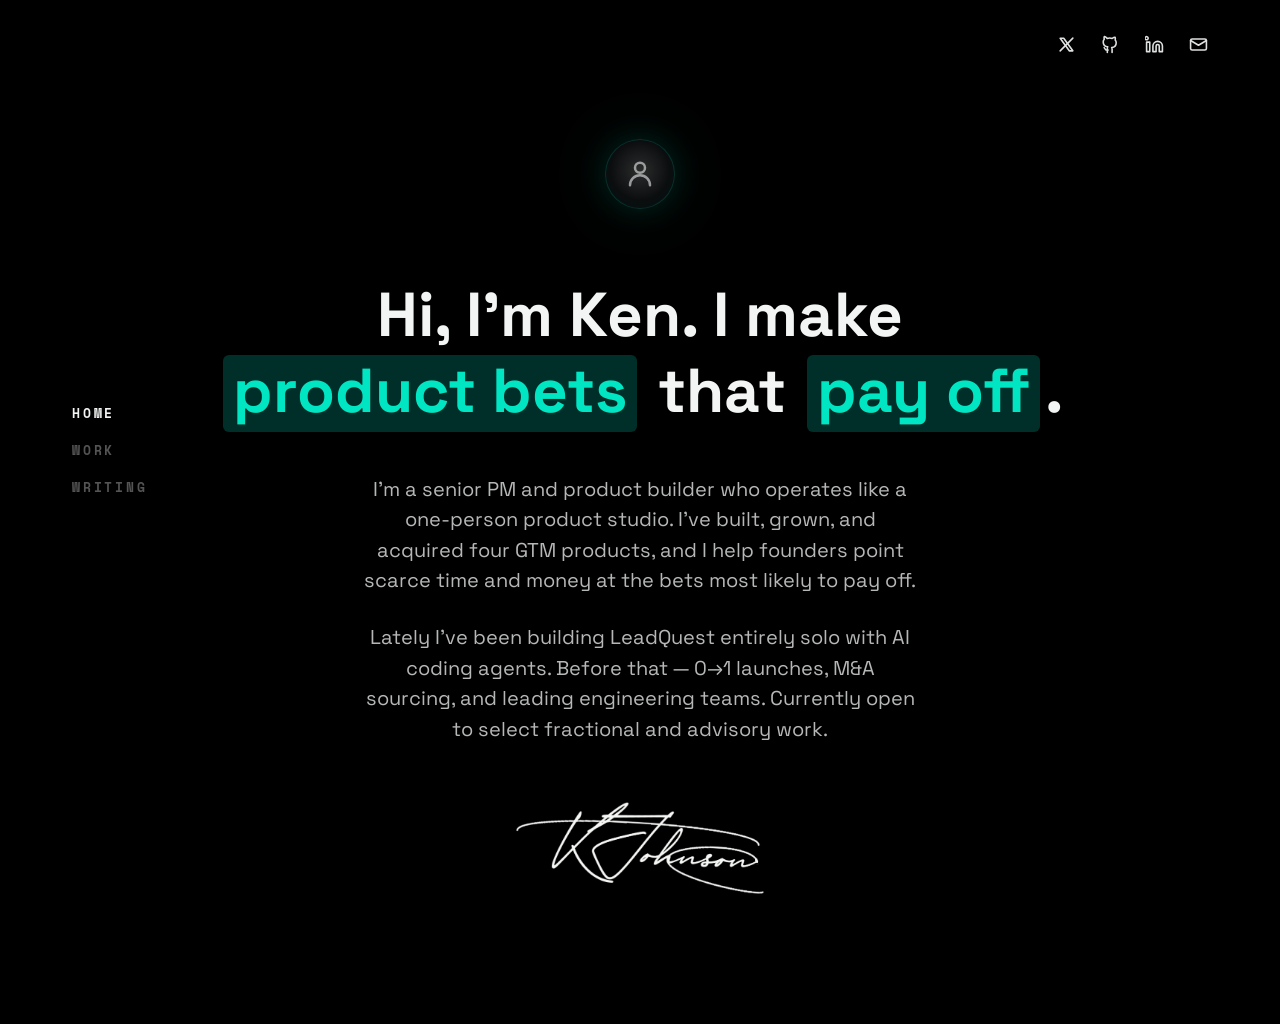
==== index.html @ 99b61cf9 "Initial GitHub Pages portfolio" ====
<!doctype html>
<html lang="en">
  <head>
    <meta charset="utf-8">
    <meta name="viewport" content="width=device-width, initial-scale=1">
    <title>Ken Johnson | Product Bets That Pay Off</title>
    <meta name="description" content="Ken Johnson is a senior PM and product builder focused on product bets that pay off.">
    <link rel="stylesheet" href="styles.css">
  </head>
  <body>
    <div class="site-shell home-shell">
      <nav class="side-nav" aria-label="Primary navigation">
        <a href="index.html" aria-current="page">HOME</a>
        <a href="work.html">WORK</a>
        <a href="writing.html">WRITING</a>
      </nav>

      <nav class="social-nav" aria-label="Social links">
        <a href="https://x.com/" aria-label="X profile">
          <svg viewBox="0 0 24 24" aria-hidden="true"><path d="m4 4 11.5 16h4.5L8.5 4H4Z"></path><path d="M4 20 20 4"></path></svg>
        </a>
        <a href="https://github.com/" aria-label="GitHub profile">
          <svg viewBox="0 0 24 24" aria-hidden="true"><path d="M9 19c-4 1.5-4-2.5-5-3m10 6v-3.9c0-1.1.1-1.6-.5-2.2 2.8-.3 5.7-1.4 5.7-6.1 0-1.4-.5-2.5-1.3-3.4.1-.3.6-1.7-.1-3.4 0 0-1.1-.3-3.6 1.3a12.3 12.3 0 0 0-6.4 0C5.3 1.7 4.2 2 4.2 2c-.7 1.7-.2 3.1-.1 3.4A4.8 4.8 0 0 0 2.8 8.8c0 4.7 2.9 5.8 5.7 6.1-.6.5-.6 1.2-.5 2.2V22"></path></svg>
        </a>
        <a href="https://www.linkedin.com/" aria-label="LinkedIn profile">
          <svg viewBox="0 0 24 24" aria-hidden="true"><path d="M16 8a6 6 0 0 1 6 6v7h-4v-7a2 2 0 0 0-4 0v7h-4v-7a6 6 0 0 1 6-6Z"></path><path d="M2 9h4v12H2z"></path><path d="M4 4a2 2 0 1 0 0 .1"></path></svg>
        </a>
        <a href="mailto:hello@example.com" aria-label="Email Ken">
          <svg viewBox="0 0 24 24" aria-hidden="true"><path d="M4 5h16a2 2 0 0 1 2 2v10a2 2 0 0 1-2 2H4a2 2 0 0 1-2-2V7a2 2 0 0 1 2-2Z"></path><path d="m22 7-10 6L2 7"></path></svg>
        </a>
      </nav>

      <main class="home-main">
        <div class="avatar-mark" aria-hidden="true">
          <svg viewBox="0 0 24 24"><path d="M20 21a8 8 0 0 0-16 0"></path><circle cx="12" cy="7" r="4"></circle></svg>
        </div>

        <h1 class="home-title">
          <span>Hi, I'm Ken. I make</span>
          <span><mark>product bets</mark> that <mark>pay off</mark>.</span>
        </h1>

        <div class="home-copy">
          <p>I'm a senior PM and product builder who operates like a one-person product studio. I've built, grown, and acquired four GTM products, and I help founders point scarce time and money at the bets most likely to pay off.</p>
          <p>Lately I've been building LeadQuest entirely solo with AI coding agents. Before that — 0→1 launches, M&amp;A sourcing, and leading engineering teams. Currently open to select fractional and advisory work.</p>
        </div>

        <img class="signature" src="signature.png" alt="Kenneth Johnson signature">
      </main>
    </div>
  </body>
</html>
---- styles.css ----
@import url('https://fonts.googleapis.com/css2?family=Space+Grotesk:wght@400;500;600;700&family=Space+Mono:wght@400;700&display=swap');

:root {
  --accent: #00a98e;
  --accent-bright: #00e6c3;
  --accent-panel: #002f2a;
  --bg: #000000;
  --card: #0e1113;
  --card-2: #181d1f;
  --card-hairline: #272e30;
  --card-ink: #f2f5f4;
  --card-muted: #828c88;
  --ink: #f2f5f4;
  --ink-secondary: #b6b8b7;
  --ink-tertiary: #666b6a;
  --font-display: 'Space Grotesk', sans-serif;
  --font-mono: 'Space Mono', monospace;
  --page-pad-x: clamp(20px, 5vw, 72px);
  color-scheme: dark;
}

* {
  box-sizing: border-box;
}

html {
  min-height: 100%;
  background: var(--bg);
  scroll-behavior: smooth;
}

body {
  min-height: 100%;
  margin: 0;
  background: var(--bg);
  color: var(--ink);
  font-family: var(--font-display);
  letter-spacing: 0;
}

a {
  color: inherit;
  text-decoration: none;
}

a:focus-visible {
  outline: 2px solid var(--accent-bright);
  outline-offset: 6px;
}

.site-shell {
  position: relative;
  min-height: 100svh;
  overflow-x: hidden;
  background: #000;
}

.side-nav {
  position: fixed;
  left: 72px;
  top: 50%;
  z-index: 20;
  display: grid;
  gap: 20px;
  transform: translateY(-50%);
  font-family: var(--font-mono);
  font-size: 13px;
  font-weight: 700;
  letter-spacing: 2.8px;
  line-height: 1.3;
}

.side-nav a {
  color: rgba(242, 245, 244, 0.34);
  transition: color 180ms ease;
}

.side-nav a[aria-current='page'],
.side-nav a:hover {
  color: var(--ink);
}

.social-nav {
  position: fixed;
  top: 34px;
  right: 72px;
  z-index: 20;
  display: flex;
  gap: 24px;
  align-items: center;
}

.social-nav a {
  display: inline-grid;
  width: 20px;
  height: 20px;
  place-items: center;
  color: var(--ink);
  opacity: 0.92;
  transition: color 180ms ease, opacity 180ms ease;
}

.social-nav a:hover {
  color: var(--accent-bright);
  opacity: 1;
}

.social-nav svg {
  width: 19px;
  height: 19px;
  fill: none;
  stroke: currentColor;
  stroke-linecap: round;
  stroke-linejoin: round;
  stroke-width: 2;
}

.page-center {
  width: min(100%, 1000px);
  margin-inline: auto;
  padding-inline: var(--page-pad-x);
  text-align: center;
}

.mono-label {
  margin: 0;
  color: var(--accent-bright);
  font-family: var(--font-mono);
  font-size: 12px;
  font-weight: 700;
  letter-spacing: 3px;
  text-transform: uppercase;
}

.body-copy {
  margin: 0 auto;
  max-width: 560px;
  color: var(--ink-secondary);
  font-size: 22px;
  font-weight: 400;
  line-height: 1.45;
}

.cta-link {
  display: inline-flex;
  align-items: center;
  justify-content: center;
  color: var(--accent-bright);
  font-size: 18px;
  font-weight: 600;
  line-height: 1.2;
  transition: color 180ms ease;
}

.cta-link:hover {
  color: var(--ink);
}

@media (max-width: 900px) {
  .side-nav {
    position: absolute;
    top: 24px;
    left: 50%;
    grid-auto-flow: column;
    gap: 22px;
    transform: translateX(-50%);
    font-size: 11px;
    letter-spacing: 2.2px;
  }

  .social-nav {
    position: absolute;
    top: auto;
    right: auto;
    bottom: 24px;
    left: 50%;
    transform: translateX(-50%);
  }

  .body-copy {
    max-width: 520px;
    font-size: clamp(17px, 4.2vw, 20px);
  }
}

@media (max-width: 520px) {
  .side-nav {
    width: calc(100% - 32px);
    justify-content: space-between;
    gap: 0;
  }

  .page-center {
    padding-inline: 18px;
  }
}

.home-shell {
  min-height: 1024px;
}

.home-main {
  display: flex;
  min-height: 1024px;
  flex-direction: column;
  align-items: center;
  padding: 139px var(--page-pad-x) 118px;
  text-align: center;
}

.avatar-mark {
  display: grid;
  width: 70px;
  height: 70px;
  margin-bottom: 70px;
  place-items: center;
  border: 1px solid rgba(0, 230, 195, 0.16);
  border-radius: 50%;
  background:
    radial-gradient(circle at 50% 45%, rgba(242, 245, 244, 0.18), rgba(14, 17, 19, 0.8) 58%, rgba(0, 230, 195, 0.08) 100%);
  box-shadow:
    0 0 35px rgba(0, 230, 195, 0.16),
    0 0 78px rgba(0, 230, 195, 0.08);
  color: rgba(242, 245, 244, 0.58);
}

.avatar-mark svg {
  width: 30px;
  height: 30px;
  fill: none;
  stroke: currentColor;
  stroke-linecap: round;
  stroke-linejoin: round;
  stroke-width: 2;
}

.home-title {
  display: grid;
  gap: 4px;
  max-width: 920px;
  margin: 0 auto 42px;
  color: var(--ink);
  font-size: 62px;
  font-weight: 700;
  letter-spacing: 0;
  line-height: 1.16;
}

.home-title span {
  display: block;
}

.home-title mark {
  display: inline-block;
  margin-inline: 5px;
  padding: 0 10px 5px;
  border-radius: 6px;
  background: var(--accent-panel);
  color: var(--accent-bright);
}

.home-copy {
  display: grid;
  width: min(100%, 560px);
  gap: 27px;
  margin: 0 auto;
  color: var(--ink-secondary);
  font-size: 20px;
  font-weight: 400;
  line-height: 1.52;
}

.home-copy p {
  margin: 0;
}

.signature {
  width: 248px;
  height: auto;
  margin-top: 58px;
}

@media (max-width: 900px) {
  .home-shell,
  .home-main {
    min-height: 100svh;
  }

  .home-main {
    justify-content: center;
    padding-block: 110px 96px;
  }

  .avatar-mark {
    width: 62px;
    height: 62px;
    margin-bottom: 42px;
  }

  .home-title {
    max-width: 650px;
    margin-bottom: 32px;
    font-size: clamp(42px, 10vw, 62px);
    line-height: 1.12;
  }

  .home-title mark {
    margin-block: 4px;
  }

  .signature {
    width: 210px;
    margin-top: 42px;
  }
}

@media (max-width: 520px) {
  .home-title {
    font-size: clamp(35px, 12vw, 48px);
  }

  .home-title span {
    display: inline;
  }
}

.work-shell {
  min-height: 1519px;
}

.work-main {
  width: min(100%, 1080px);
  margin-inline: auto;
  padding: 150px var(--page-pad-x) 139px;
  text-align: center;
}

.work-shell .side-nav {
  position: absolute;
  top: 430px;
  transform: none;
}

.work-header {
  margin-bottom: 82px;
}

.work-header h1 {
  margin: 18px 0 0;
  color: var(--ink);
  font-size: 46px;
  font-weight: 700;
  letter-spacing: 0;
  line-height: 1.12;
}

.work-entry {
  max-width: 900px;
  margin: 0 auto;
}

.work-entry + .work-entry {
  margin-top: 132px;
}

.work-entry-wide {
  max-width: 1000px;
}

.work-meta {
  display: flex;
  justify-content: center;
  gap: 16px;
  margin: 0 0 24px;
  color: rgba(242, 245, 244, 0.38);
  font-family: var(--font-mono);
  font-size: 13px;
  font-weight: 400;
  letter-spacing: 3.4px;
  line-height: 1.4;
  text-transform: uppercase;
}

.work-meta strong {
  color: var(--accent-bright);
  font-weight: 400;
}

.work-title {
  display: block;
  color: var(--ink);
  font-size: 56px;
  font-weight: 700;
  letter-spacing: 0;
  line-height: 1.1;
  transition: color 180ms ease;
}

.work-title:hover {
  color: var(--accent-bright);
}

.work-entry p:not(.work-meta) {
  max-width: 660px;
  margin: 28px auto 0;
  color: var(--ink-secondary);
  font-size: 20px;
  line-height: 1.35;
}

.work-cta {
  margin-top: 127px;
}

@media (max-width: 900px) {
  .work-shell {
    min-height: auto;
  }

  .work-main {
    padding-block: 116px 96px;
  }

  .work-header {
    margin-bottom: 82px;
  }

  .work-header h1 {
    font-size: clamp(36px, 8vw, 46px);
  }

  .work-entry + .work-entry {
    margin-top: 105px;
  }

  .work-title {
    font-size: clamp(42px, 10vw, 62px);
  }

  .work-meta {
    flex-wrap: wrap;
    row-gap: 8px;
    font-size: 11px;
  }
}

.detail-shell {
  min-height: 100svh;
}

.detail-main {
  width: min(100%, 900px);
  margin-inline: auto;
  padding: 128px var(--page-pad-x) 120px;
  text-align: center;
}

.back-link {
  display: inline-flex;
  margin-bottom: 68px;
  color: rgba(242, 245, 244, 0.5);
  font-family: var(--font-mono);
  font-size: 12px;
  letter-spacing: 2.6px;
  text-transform: uppercase;
}

.back-link:hover {
  color: var(--accent-bright);
}

.detail-meta {
  margin-bottom: 24px;
}

.detail-main h1 {
  max-width: 920px;
  margin: 0 auto;
  color: var(--ink);
  font-size: clamp(56px, 7vw, 86px);
  font-weight: 700;
  letter-spacing: 0;
  line-height: 1.03;
}

.detail-summary {
  max-width: 660px;
  margin: 30px auto 0;
  color: var(--ink-secondary);
  font-size: 22px;
  line-height: 1.4;
}

.case-stack {
  display: grid;
  gap: 42px;
  max-width: 680px;
  margin: 92px auto 0;
  text-align: left;
}

.case-stack article {
  border-top: 1px solid rgba(242, 245, 244, 0.16);
  padding-top: 24px;
}

.case-stack h2 {
  margin: 0 0 12px;
  color: var(--accent-bright);
  font-family: var(--font-mono);
  font-size: 13px;
  font-weight: 700;
  letter-spacing: 3px;
  line-height: 1.3;
  text-transform: uppercase;
}

.case-stack p {
  margin: 0;
  color: var(--ink-secondary);
  font-size: 20px;
  line-height: 1.48;
}

.detail-link {
  margin-top: 74px;
}

@media (max-width: 900px) {
  .detail-main {
    padding-block: 112px 96px;
  }

  .back-link {
    margin-bottom: 52px;
  }

  .detail-main h1 {
    font-size: clamp(40px, 11vw, 62px);
  }

  .detail-summary,
  .case-stack p {
    font-size: 18px;
  }

  .case-stack {
    margin-top: 70px;
  }
}

.writing-shell {
  min-height: 100svh;
}

.writing-main {
  width: min(100%, 980px);
  margin-inline: auto;
  padding: 154px var(--page-pad-x) 118px;
  text-align: center;
}

.writing-main h1 {
  max-width: 900px;
  margin: 22px auto 0;
  color: var(--ink);
  font-size: clamp(48px, 6vw, 78px);
  font-weight: 700;
  letter-spacing: 0;
  line-height: 1.05;
}

.writing-list {
  display: grid;
  max-width: 720px;
  margin: 102px auto 0;
  border-top: 1px solid rgba(242, 245, 244, 0.16);
}

.writing-row {
  display: flex;
  align-items: center;
  justify-content: space-between;
  gap: 24px;
  border-bottom: 1px solid rgba(242, 245, 244, 0.16);
  padding: 26px 0;
  text-align: left;
}

.writing-row span {
  color: var(--ink);
  font-size: 22px;
  font-weight: 700;
}

.writing-row strong {
  color: var(--accent-bright);
  font-family: var(--font-mono);
  font-size: 12px;
  font-weight: 700;
  letter-spacing: 2.4px;
  text-transform: uppercase;
}

.writing-row:hover strong {
  color: var(--ink);
}

@media (max-width: 700px) {
  .writing-main {
    padding-block: 116px 96px;
  }

  .writing-list {
    margin-top: 76px;
  }

  .writing-row {
    align-items: flex-start;
    flex-direction: column;
  }
}
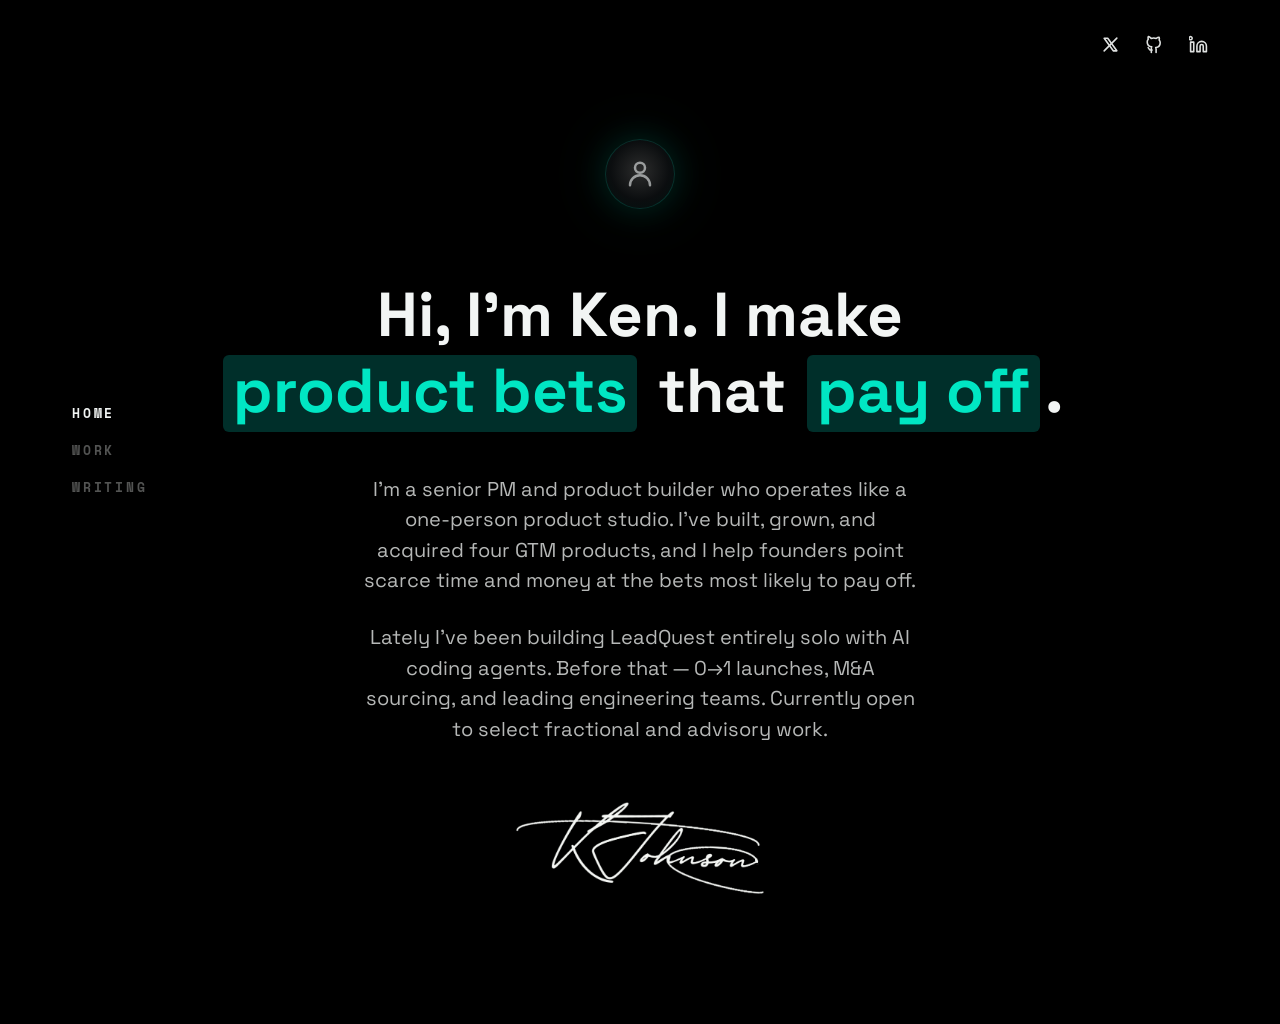
==== commit cc363b08: "Update homepage social links" ====
--- a/index.html
+++ b/index.html
@@ -16,17 +16,14 @@
       </nav>
 
       <nav class="social-nav" aria-label="Social links">
-        <a href="https://x.com/" aria-label="X profile">
+        <a href="https://x.com/Kenbuildsthings" aria-label="X profile">
           <svg viewBox="0 0 24 24" aria-hidden="true"><path d="m4 4 11.5 16h4.5L8.5 4H4Z"></path><path d="M4 20 20 4"></path></svg>
         </a>
-        <a href="https://github.com/" aria-label="GitHub profile">
+        <a href="https://github.com/KennethJohnsonTech" aria-label="GitHub profile">
           <svg viewBox="0 0 24 24" aria-hidden="true"><path d="M9 19c-4 1.5-4-2.5-5-3m10 6v-3.9c0-1.1.1-1.6-.5-2.2 2.8-.3 5.7-1.4 5.7-6.1 0-1.4-.5-2.5-1.3-3.4.1-.3.6-1.7-.1-3.4 0 0-1.1-.3-3.6 1.3a12.3 12.3 0 0 0-6.4 0C5.3 1.7 4.2 2 4.2 2c-.7 1.7-.2 3.1-.1 3.4A4.8 4.8 0 0 0 2.8 8.8c0 4.7 2.9 5.8 5.7 6.1-.6.5-.6 1.2-.5 2.2V22"></path></svg>
         </a>
-        <a href="https://www.linkedin.com/" aria-label="LinkedIn profile">
+        <a href="https://www.linkedin.com/in/kennethdjohnson/" aria-label="LinkedIn profile">
           <svg viewBox="0 0 24 24" aria-hidden="true"><path d="M16 8a6 6 0 0 1 6 6v7h-4v-7a2 2 0 0 0-4 0v7h-4v-7a6 6 0 0 1 6-6Z"></path><path d="M2 9h4v12H2z"></path><path d="M4 4a2 2 0 1 0 0 .1"></path></svg>
-        </a>
-        <a href="mailto:hello@example.com" aria-label="Email Ken">
-          <svg viewBox="0 0 24 24" aria-hidden="true"><path d="M4 5h16a2 2 0 0 1 2 2v10a2 2 0 0 1-2 2H4a2 2 0 0 1-2-2V7a2 2 0 0 1 2-2Z"></path><path d="m22 7-10 6L2 7"></path></svg>
         </a>
       </nav>
 
--- a/styles.css
+++ b/styles.css
@@ -417,6 +417,12 @@
     min-height: auto;
   }
 
+  .work-shell .side-nav {
+    top: 24px;
+    left: 50%;
+    transform: translateX(-50%);
+  }
+
   .work-main {
     padding-block: 116px 96px;
   }
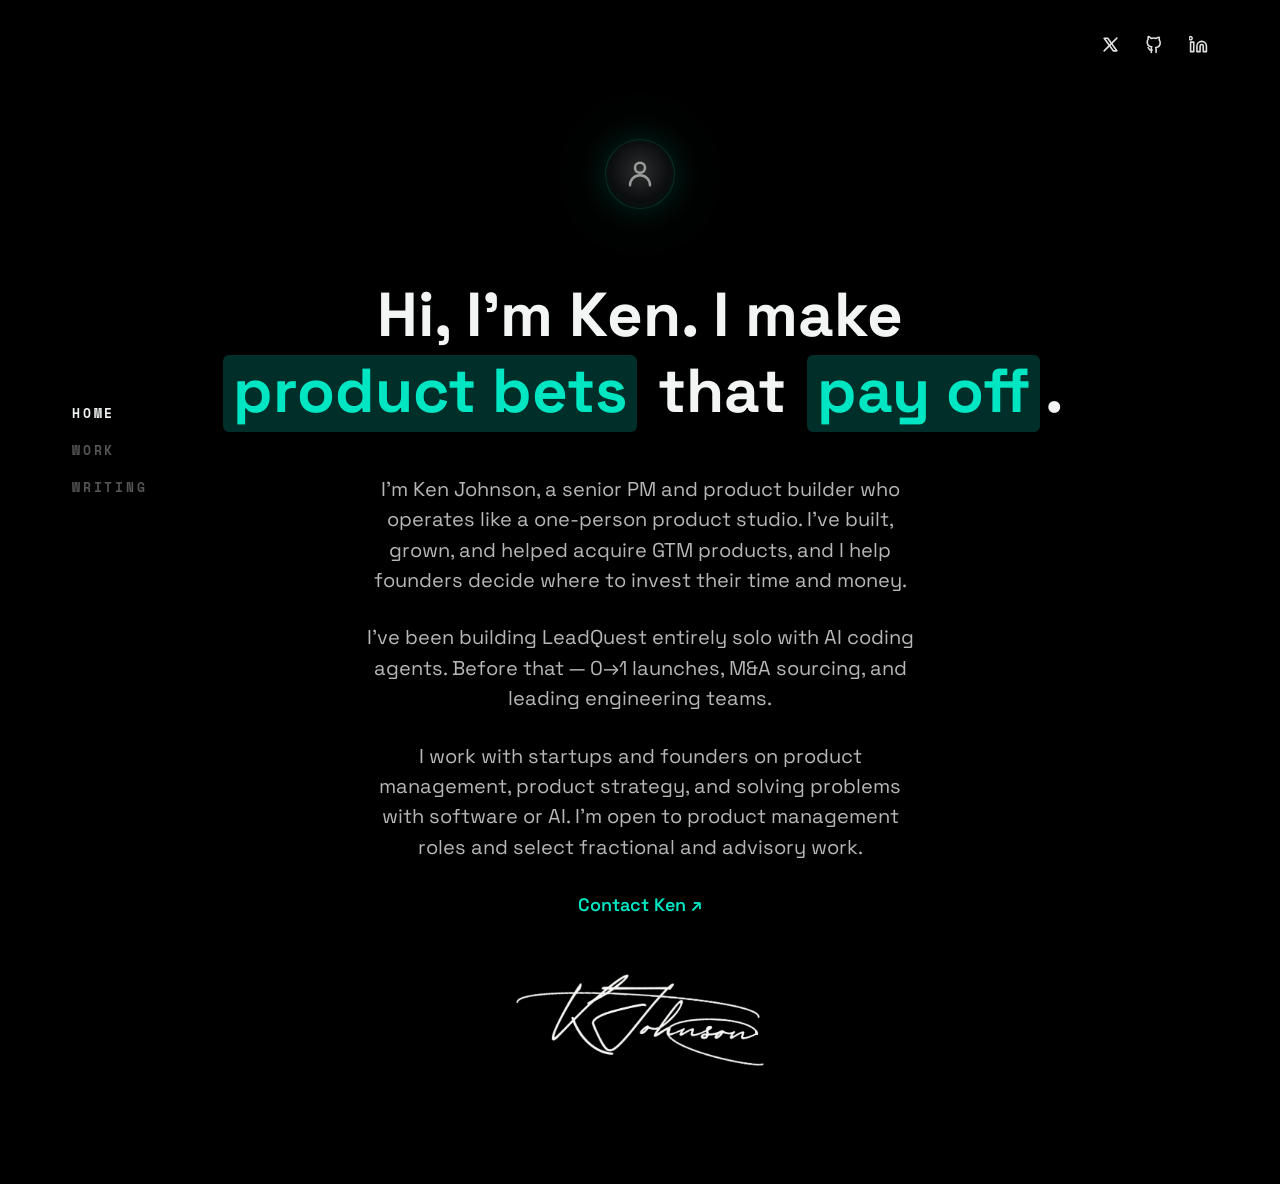
==== commit 25a7aaff: "Improve portfolio discovery, identity, and evidence-backed content" ====
--- a/index.html
+++ b/index.html
@@ -4,13 +4,49 @@
     <meta charset="utf-8">
     <meta name="viewport" content="width=device-width, initial-scale=1">
     <title>Ken Johnson | Product Bets That Pay Off</title>
-    <meta name="description" content="Ken Johnson is a senior PM and product builder focused on product bets that pay off.">
+    <meta name="description" content="Ken Johnson helps startups and founders with product management, product strategy, and solving problems with software or AI.">
+    <link rel="canonical" href="https://kennethjohnsontech.github.io/">
+    <meta property="og:title" content="Ken Johnson | Product Bets That Pay Off">
+    <meta property="og:description" content="Ken Johnson helps startups and founders with product management, product strategy, and solving problems with software or AI.">
+    <meta property="og:url" content="https://kennethjohnsontech.github.io/">
+    <meta property="og:type" content="website">
+    <meta property="og:image" content="https://kennethjohnsontech.github.io/images/social/portfolio.png">
+    <meta property="og:image:width" content="1200">
+    <meta property="og:image:height" content="630">
+    <meta property="og:image:alt" content="Ken Johnson's portfolio: product management, product strategy, and building software with AI.">
+    <script type="application/ld+json">
+    {
+      "@context": "https://schema.org",
+      "@graph": [
+        {
+          "@type": "Person",
+          "@id": "https://kennethjohnsontech.github.io/#person",
+          "name": "Ken Johnson",
+          "alternateName": "Kenneth Johnson",
+          "url": "https://kennethjohnsontech.github.io/",
+          "sameAs": [
+            "https://github.com/KennethJohnsonTech",
+            "https://www.linkedin.com/in/kennethdjohnson/"
+          ]
+        },
+        {
+          "@type": "WebSite",
+          "@id": "https://kennethjohnsontech.github.io/#website",
+          "name": "Ken Johnson Portfolio",
+          "url": "https://kennethjohnsontech.github.io/",
+          "publisher": {
+            "@id": "https://kennethjohnsontech.github.io/#person"
+          }
+        }
+      ]
+    }
+    </script>
     <link rel="stylesheet" href="styles.css">
   </head>
   <body>
     <div class="site-shell home-shell">
       <nav class="side-nav" aria-label="Primary navigation">
-        <a href="index.html" aria-current="page">HOME</a>
+        <a href="/" aria-current="page">HOME</a>
         <a href="work.html">WORK</a>
         <a href="writing.html">WRITING</a>
       </nav>
@@ -38,10 +74,12 @@
         </h1>
 
         <div class="home-copy">
-          <p>I'm a senior PM and product builder who operates like a one-person product studio. I've built, grown, and acquired four GTM products, and I help founders point scarce time and money at the bets most likely to pay off.</p>
-          <p>Lately I've been building LeadQuest entirely solo with AI coding agents. Before that — 0→1 launches, M&amp;A sourcing, and leading engineering teams. Currently open to select fractional and advisory work.</p>
+          <p>I'm Ken Johnson, a senior PM and product builder who operates like a one-person product studio. I've built, grown, and helped acquire GTM products, and I help founders decide where to invest their time and money.</p>
+          <p>I've been building LeadQuest entirely solo with AI coding agents. Before that — 0→1 launches, M&amp;A sourcing, and leading engineering teams.</p>
+          <p>I work with startups and founders on product management, product strategy, and solving problems with software or AI. I'm open to product management roles and select fractional and advisory work.</p>
         </div>
 
+        <a class="cta-link home-contact" href="mailto:Kjohnson75035@gmail.com">Contact Ken ↗</a>
         <img class="signature" src="signature.png" alt="Kenneth Johnson signature">
       </main>
     </div>
--- a/styles.css
+++ b/styles.css
@@ -280,6 +280,16 @@
   margin-top: 58px;
 }
 
+.home-contact {
+  margin-top: 32px;
+}
+
+.detail-contact {
+  display: flex;
+  width: fit-content;
+  margin: 24px auto 0;
+}
+
 @media (max-width: 900px) {
   .home-shell,
   .home-main {
@@ -528,6 +538,41 @@
   line-height: 1.48;
 }
 
+.case-stack p + p {
+  margin-top: 20px;
+}
+
+.case-stack a {
+  color: var(--accent-bright);
+  text-decoration: underline;
+  text-underline-offset: 4px;
+}
+
+.case-byline {
+  margin: 24px 0 0;
+  color: var(--ink-secondary);
+  font-size: 14px;
+}
+
+.case-figure {
+  max-width: 800px;
+  margin: 48px auto 0;
+}
+
+.case-figure img {
+  display: block;
+  width: 100%;
+  height: auto;
+}
+
+.case-figure figcaption {
+  margin-top: 14px;
+  color: var(--ink-secondary);
+  font-size: 14px;
+  line-height: 1.5;
+  text-align: left;
+}
+
 .detail-link {
   margin-top: 74px;
 }
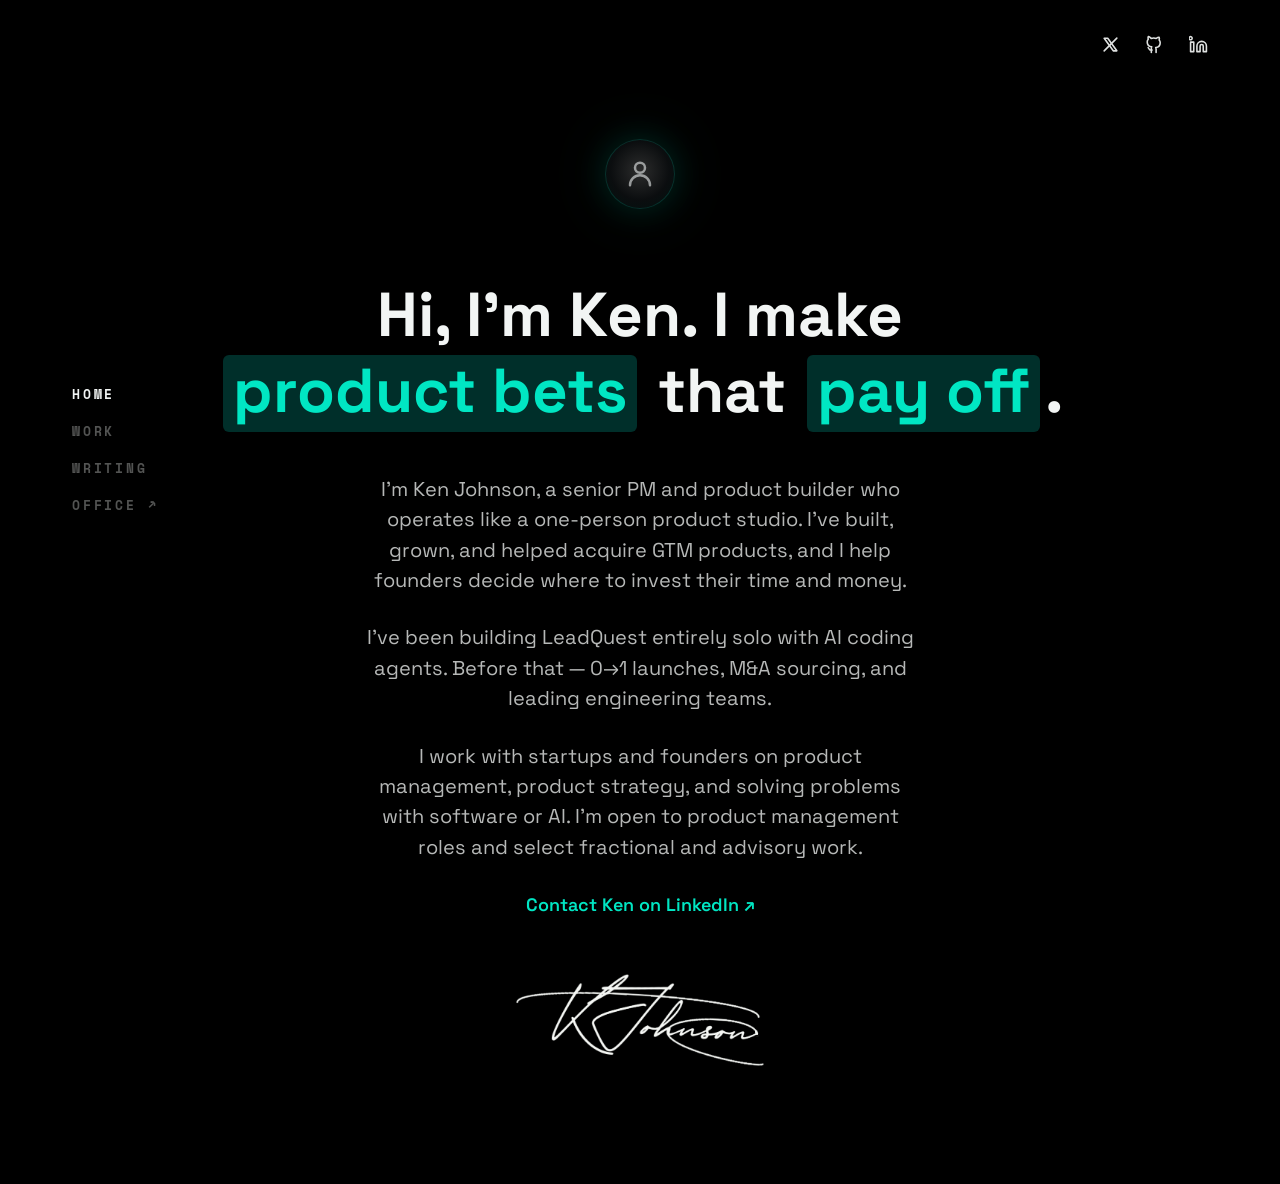
==== commit a966b3d6: "Link the Lovable site, fill out structured data, and drop email links - Add an OFFICE link to the Lo" ====
--- a/index.html
+++ b/index.html
@@ -14,6 +14,12 @@
     <meta property="og:image:width" content="1200">
     <meta property="og:image:height" content="630">
     <meta property="og:image:alt" content="Ken Johnson's portfolio: product management, product strategy, and building software with AI.">
+    <meta name="twitter:card" content="summary_large_image">
+    <meta name="twitter:site" content="@Kenbuildsthings">
+    <meta name="twitter:creator" content="@Kenbuildsthings">
+    <link rel="icon" href="/favicon.ico" sizes="32x32">
+    <link rel="icon" href="/icon-192.png" type="image/png" sizes="192x192">
+    <link rel="apple-touch-icon" href="/apple-touch-icon.png">
     <script type="application/ld+json">
     {
       "@context": "https://schema.org",
@@ -23,10 +29,25 @@
           "@id": "https://kennethjohnsontech.github.io/#person",
           "name": "Ken Johnson",
           "alternateName": "Kenneth Johnson",
+          "jobTitle": "Senior Product Manager",
+          "description": "Senior product manager who operates like a one-person product studio: acquisitions, 0→1 launches, and production software built solo with AI coding agents. Open to product management roles and select fractional and advisory work.",
           "url": "https://kennethjohnsontech.github.io/",
+          "mainEntityOfPage": "https://kennethjohnsontech.github.io/",
           "sameAs": [
+            "https://www.linkedin.com/in/kennethdjohnson/",
+            "https://x.com/Kenbuildsthings",
             "https://github.com/KennethJohnsonTech",
-            "https://www.linkedin.com/in/kennethdjohnson/"
+            "https://kenjohnsonproductmanager.lovable.app/"
+          ],
+          "knowsAbout": [
+            "Product management",
+            "Product strategy",
+            "Build vs. buy decisions",
+            "Micro-SaaS acquisitions",
+            "Go-to-market products",
+            "Lead generation software",
+            "Building software with AI coding agents",
+            "Bubble no-code development"
           ]
         },
         {
@@ -49,6 +70,7 @@
         <a href="/" aria-current="page">HOME</a>
         <a href="work.html">WORK</a>
         <a href="writing.html">WRITING</a>
+        <a href="https://kenjohnsonproductmanager.lovable.app/" title="Look around my office: an interactive portfolio">OFFICE ↗</a>
       </nav>
 
       <nav class="social-nav" aria-label="Social links">
@@ -79,7 +101,7 @@
           <p>I work with startups and founders on product management, product strategy, and solving problems with software or AI. I'm open to product management roles and select fractional and advisory work.</p>
         </div>
 
-        <a class="cta-link home-contact" href="mailto:Kjohnson75035@gmail.com">Contact Ken ↗</a>
+        <a class="cta-link home-contact" href="https://www.linkedin.com/in/kennethdjohnson/">Contact Ken on LinkedIn ↗</a>
         <img class="signature" src="signature.png" alt="Kenneth Johnson signature">
       </main>
     </div>
--- a/styles.css
+++ b/styles.css
@@ -577,7 +577,136 @@
   margin-top: 74px;
 }
 
+.case-stack ul {
+  margin: 20px 0 0;
+  padding-left: 22px;
+  color: var(--ink-secondary);
+  font-size: 20px;
+  line-height: 1.48;
+}
+
+.case-stack li + li {
+  margin-top: 12px;
+}
+
+.case-stack strong {
+  color: var(--ink);
+}
+
+.case-stack > article {
+  min-width: 0;
+}
+
+.case-table-wrap {
+  margin: 24px 0;
+  overflow-x: auto;
+}
+
+.case-table {
+  width: 100%;
+  min-width: 520px;
+  border-collapse: collapse;
+  color: var(--ink-secondary);
+  font-size: 16px;
+  line-height: 1.45;
+  text-align: left;
+}
+
+.case-table th {
+  padding: 0 14px 10px 0;
+  border-bottom: 1px solid rgba(242, 245, 244, 0.16);
+  color: var(--ink-tertiary);
+  font-family: var(--font-mono);
+  font-size: 11px;
+  font-weight: 700;
+  letter-spacing: 2px;
+  text-transform: uppercase;
+  vertical-align: bottom;
+}
+
+.case-table td {
+  padding: 14px 14px 14px 0;
+  border-bottom: 1px solid rgba(242, 245, 244, 0.08);
+  vertical-align: top;
+}
+
+.case-table .is-choice td {
+  color: var(--ink);
+  font-weight: 600;
+}
+
+.case-table .is-choice td:first-child {
+  color: var(--accent-bright);
+}
+
+.slack-detail {
+  width: min(100%, 1120px);
+}
+
+.slack-detail h1 {
+  font-size: 72px;
+}
+
+.case-media {
+  margin: 64px auto 0;
+  max-width: 960px;
+  text-align: left;
+}
+
+.case-media-heading {
+  display: flex;
+  flex-wrap: wrap;
+  align-items: baseline;
+  justify-content: space-between;
+  gap: 12px;
+  margin-bottom: 16px;
+}
+
+.case-media-heading h2 {
+  margin: 0;
+  font-size: 20px;
+  letter-spacing: 0;
+}
+
+.case-media-heading span {
+  color: var(--ink-secondary);
+  font-size: 14px;
+}
+
+.case-video,
+.case-deck {
+  display: block;
+  width: 100%;
+  aspect-ratio: 16 / 9;
+  border: 1px solid rgba(242, 245, 244, 0.16);
+  background: #000;
+}
+
+.case-media-link {
+  display: inline-block;
+  margin-top: 16px;
+  color: var(--accent-bright);
+  font-size: 16px;
+  text-decoration: underline;
+  text-underline-offset: 4px;
+}
+
+.case-media-link + .case-media-link {
+  margin-left: 24px;
+}
+
+@media (max-width: 600px) {
+  .case-deck {
+    min-height: 380px;
+  }
+}
+
 @media (max-width: 900px) {
+  .slack-detail h1 {
+    font-size: 42px;
+    overflow-wrap: anywhere;
+  }
+
   .detail-main {
     padding-block: 112px 96px;
   }
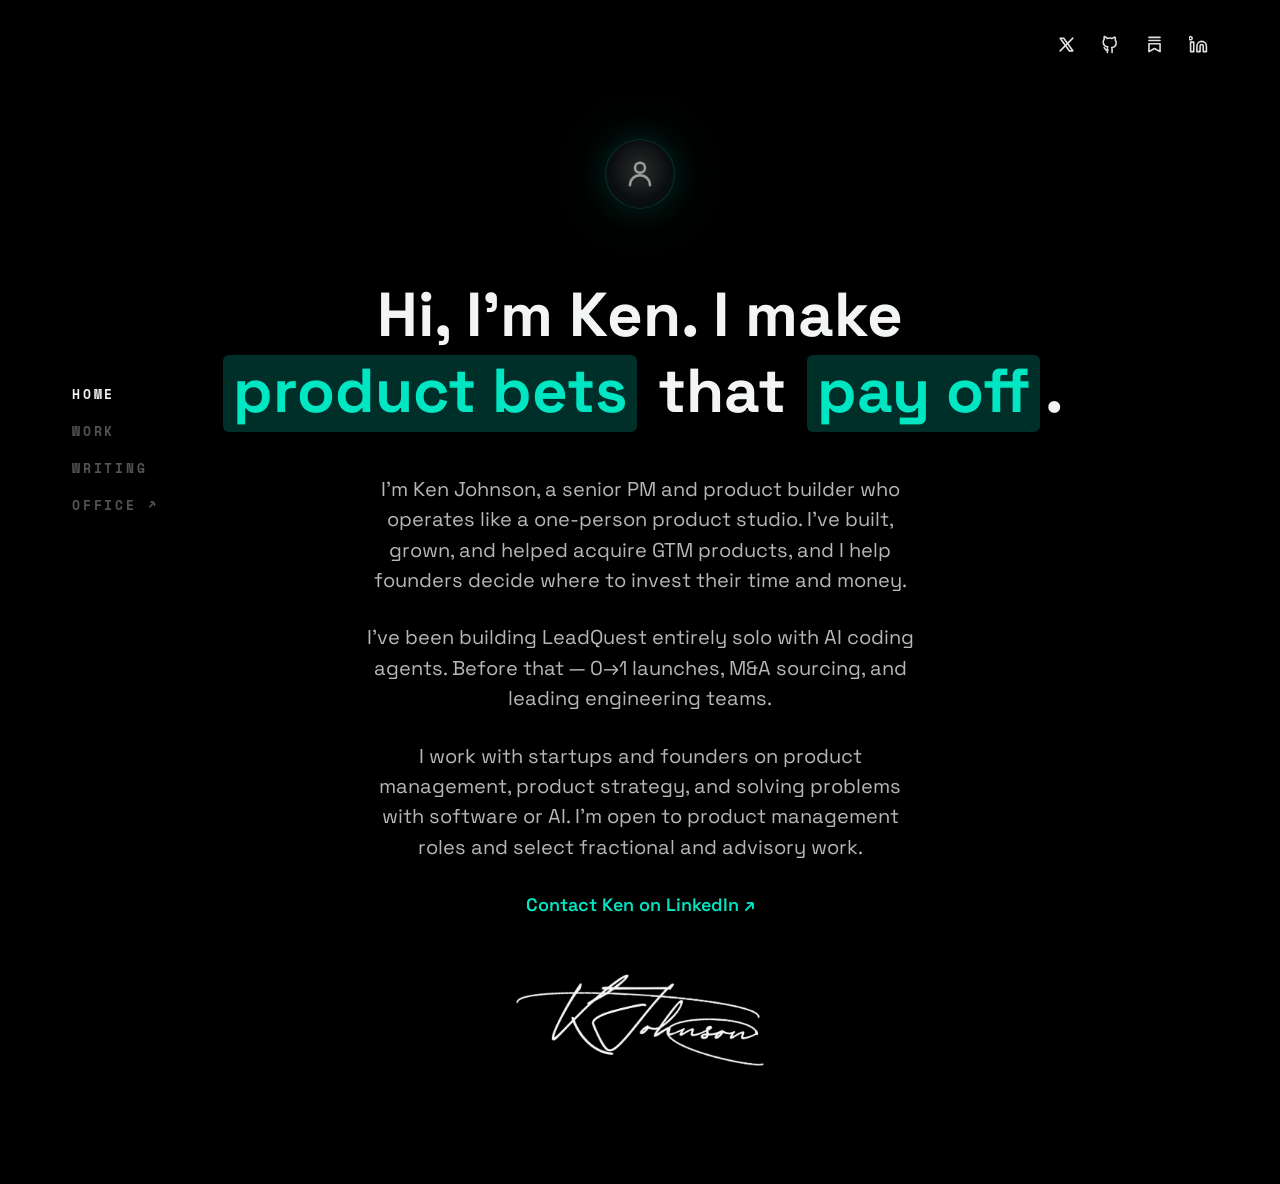
==== commit 9e141407: "Add Substack posts and profile link to the portfolio List four Substack posts on the writing page in" ====
--- a/index.html
+++ b/index.html
@@ -37,6 +37,7 @@
             "https://www.linkedin.com/in/kennethdjohnson/",
             "https://x.com/Kenbuildsthings",
             "https://github.com/KennethJohnsonTech",
+            "https://itskenjohnson.substack.com/",
             "https://kenjohnsonproductmanager.lovable.app/"
           ],
           "knowsAbout": [
@@ -80,6 +81,9 @@
         <a href="https://github.com/KennethJohnsonTech" aria-label="GitHub profile">
           <svg viewBox="0 0 24 24" aria-hidden="true"><path d="M9 19c-4 1.5-4-2.5-5-3m10 6v-3.9c0-1.1.1-1.6-.5-2.2 2.8-.3 5.7-1.4 5.7-6.1 0-1.4-.5-2.5-1.3-3.4.1-.3.6-1.7-.1-3.4 0 0-1.1-.3-3.6 1.3a12.3 12.3 0 0 0-6.4 0C5.3 1.7 4.2 2 4.2 2c-.7 1.7-.2 3.1-.1 3.4A4.8 4.8 0 0 0 2.8 8.8c0 4.7 2.9 5.8 5.7 6.1-.6.5-.6 1.2-.5 2.2V22"></path></svg>
         </a>
+        <a href="https://itskenjohnson.substack.com/" aria-label="Substack newsletter">
+          <svg viewBox="0 0 24 24" aria-hidden="true"><path d="M5 3h14"></path><path d="M5 7h14"></path><path d="M5 11h14v10l-7-4-7 4Z"></path></svg>
+        </a>
         <a href="https://www.linkedin.com/in/kennethdjohnson/" aria-label="LinkedIn profile">
           <svg viewBox="0 0 24 24" aria-hidden="true"><path d="M16 8a6 6 0 0 1 6 6v7h-4v-7a2 2 0 0 0-4 0v7h-4v-7a6 6 0 0 1 6-6Z"></path><path d="M2 9h4v12H2z"></path><path d="M4 4a2 2 0 1 0 0 .1"></path></svg>
         </a>
--- a/styles.css
+++ b/styles.css
@@ -577,7 +577,8 @@
   margin-top: 74px;
 }
 
-.case-stack ul {
+.case-stack ul,
+.case-stack ol {
   margin: 20px 0 0;
   padding-left: 22px;
   color: var(--ink-secondary);
@@ -591,6 +592,30 @@
 
 .case-stack strong {
   color: var(--ink);
+}
+
+.case-stack h3 {
+  margin: 32px 0 10px;
+  color: var(--ink);
+  font-size: 22px;
+  font-weight: 700;
+  line-height: 1.3;
+}
+
+.case-stack h2 + h3 {
+  margin-top: 20px;
+}
+
+.case-stack .case-figure {
+  margin-top: 32px;
+}
+
+.case-stack .case-figure + p {
+  margin-top: 32px;
+}
+
+.case-figure-slide {
+  max-width: 560px;
 }
 
 .case-stack > article {
@@ -780,6 +805,7 @@
   font-weight: 700;
   letter-spacing: 2.4px;
   text-transform: uppercase;
+  white-space: nowrap;
 }
 
 .writing-row:hover strong {
